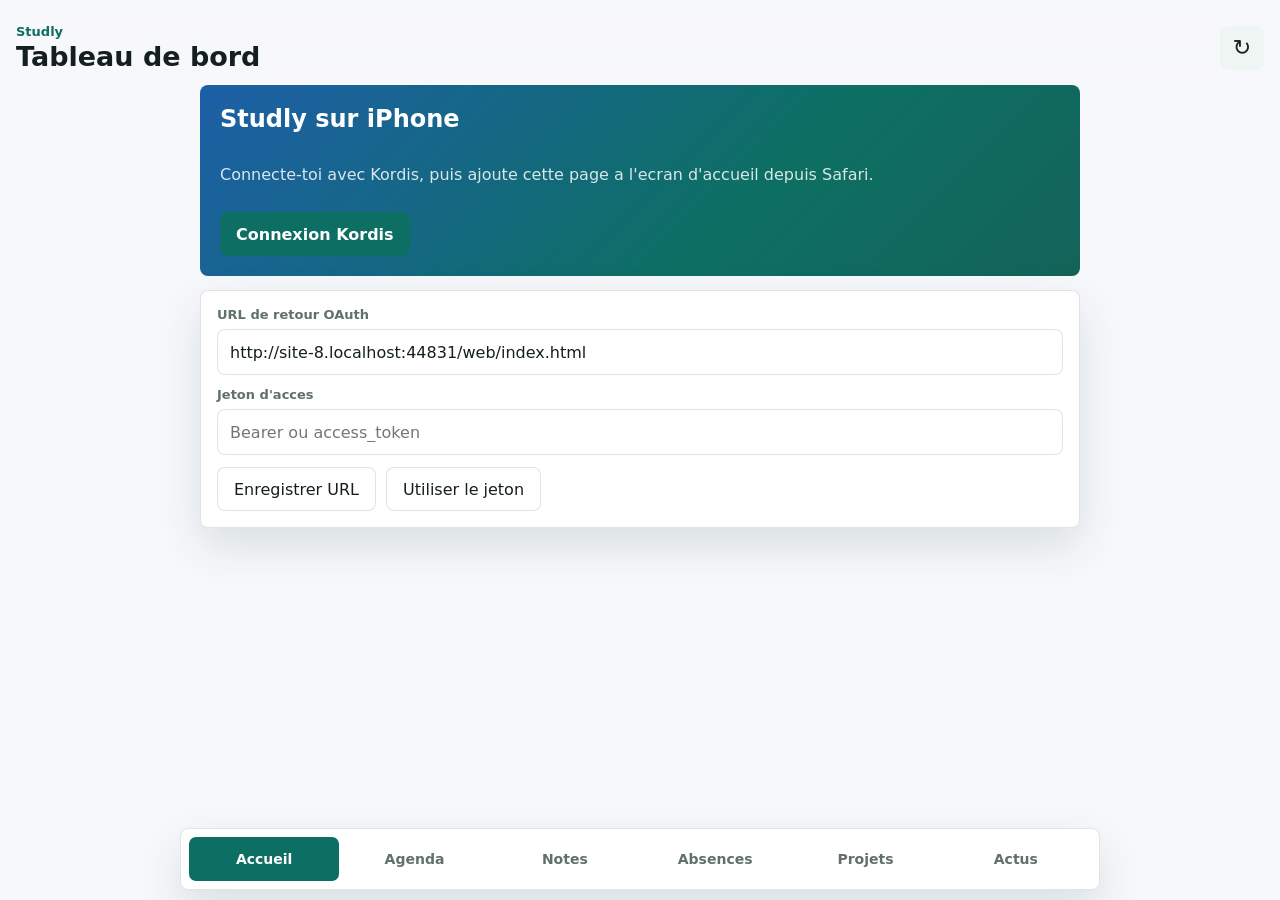
==== web/index.html @ d3d78f03 "feat(pwa): add iOS web app Keep the merged KMP/main code compiling by aligning tests and adapters wi" ====
<!doctype html>
<html lang="fr">
<head>
  <meta charset="utf-8">
  <meta name="viewport" content="width=device-width, initial-scale=1, viewport-fit=cover">
  <meta name="theme-color" content="#0d6f63">
  <meta name="apple-mobile-web-app-capable" content="yes">
  <meta name="apple-mobile-web-app-title" content="Studly">
  <meta name="apple-mobile-web-app-status-bar-style" content="default">
  <title>Studly</title>
  <link rel="manifest" href="app.webmanifest">
  <link rel="apple-touch-icon" href="icons/apple-touch-icon.png">
  <link rel="icon" href="icons/icon-192.png">
  <link rel="stylesheet" href="styles.css">
</head>
<body>
  <div id="app" class="app-shell">
    <header class="topbar">
      <div>
        <p class="eyebrow">Studly</p>
        <h1 id="screen-title">Tableau de bord</h1>
      </div>
      <button id="sync-button" class="icon-button" type="button" aria-label="Synchroniser">
        <span aria-hidden="true">↻</span>
      </button>
    </header>

    <main id="content" class="content" aria-live="polite"></main>

    <nav class="tabbar" aria-label="Navigation principale">
      <button class="tab is-active" type="button" data-route="dashboard">Accueil</button>
      <button class="tab" type="button" data-route="agenda">Agenda</button>
      <button class="tab" type="button" data-route="grades">Notes</button>
      <button class="tab" type="button" data-route="absences">Absences</button>
      <button class="tab" type="button" data-route="projects">Projets</button>
      <button class="tab" type="button" data-route="news">Actus</button>
    </nav>
  </div>
  <script src="app.js" defer></script>
</body>
</html>
---- web/styles.css ----
:root {
  color-scheme: light dark;
  --bg: #f7f8fb;
  --surface: #ffffff;
  --surface-muted: #eef5f3;
  --text: #14201e;
  --muted: #60706c;
  --brand: #0d6f63;
  --brand-strong: #1d5fa7;
  --accent: #f4c56a;
  --danger: #a63737;
  --border: rgba(20, 32, 30, 0.12);
  --shadow: 0 18px 45px rgba(11, 49, 47, 0.12);
  font-family: Inter, ui-sans-serif, system-ui, -apple-system, BlinkMacSystemFont, "Segoe UI", sans-serif;
}

@media (prefers-color-scheme: dark) {
  :root {
    --bg: #0d1215;
    --surface: #161d20;
    --surface-muted: #1b2a2a;
    --text: #edf7f4;
    --muted: #9db2ad;
    --border: rgba(237, 247, 244, 0.12);
    --shadow: none;
  }
}

* {
  box-sizing: border-box;
}

body {
  margin: 0;
  min-height: 100vh;
  background: var(--bg);
  color: var(--text);
}

button,
input {
  font: inherit;
}

.app-shell {
  min-height: 100vh;
  padding: max(16px, env(safe-area-inset-top)) 16px max(88px, env(safe-area-inset-bottom));
}

.topbar {
  position: sticky;
  top: 0;
  z-index: 3;
  display: flex;
  align-items: center;
  justify-content: space-between;
  gap: 16px;
  padding: 8px 0 14px;
  background: color-mix(in srgb, var(--bg) 88%, transparent);
  backdrop-filter: blur(16px);
}

.eyebrow {
  margin: 0 0 3px;
  color: var(--brand);
  font-size: 13px;
  font-weight: 700;
}

h1 {
  margin: 0;
  font-size: 27px;
  line-height: 1.08;
}

h2,
h3,
p {
  margin-top: 0;
}

.content {
  display: grid;
  gap: 14px;
  max-width: 880px;
  margin: 0 auto;
}

.card {
  padding: 16px;
  border: 1px solid var(--border);
  border-radius: 8px;
  background: var(--surface);
  box-shadow: var(--shadow);
}

.hero {
  display: grid;
  gap: 12px;
  padding: 20px;
  border-radius: 8px;
  background: linear-gradient(135deg, #1d5fa7, #0d6f63 62%, #146359);
  color: #ffffff;
}

.hero p,
.hero .muted {
  color: rgba(255, 255, 255, 0.84);
}

.grid {
  display: grid;
  gap: 12px;
}

@media (min-width: 720px) {
  .grid.cols-2 {
    grid-template-columns: repeat(2, minmax(0, 1fr));
  }
}

.metric {
  display: grid;
  gap: 7px;
}

.metric strong {
  font-size: 26px;
}

.list {
  display: grid;
  gap: 10px;
}

.list-item {
  display: grid;
  gap: 4px;
  padding: 13px;
  border: 1px solid var(--border);
  border-radius: 8px;
  background: var(--surface);
}

.muted {
  color: var(--muted);
}

.error {
  color: var(--danger);
}

.actions {
  display: flex;
  flex-wrap: wrap;
  gap: 10px;
}

.button,
.ghost-button,
.icon-button {
  min-height: 44px;
  border: 0;
  border-radius: 8px;
  cursor: pointer;
}

.button {
  padding: 0 16px;
  background: var(--brand);
  color: #ffffff;
  font-weight: 700;
}

.ghost-button {
  padding: 0 16px;
  border: 1px solid var(--border);
  background: var(--surface);
  color: var(--text);
}

.icon-button {
  width: 44px;
  background: var(--surface-muted);
  color: var(--text);
  font-size: 22px;
}

.field {
  display: grid;
  gap: 7px;
}

.field label {
  color: var(--muted);
  font-size: 13px;
  font-weight: 700;
}

.field input {
  width: 100%;
  min-height: 46px;
  padding: 0 12px;
  border: 1px solid var(--border);
  border-radius: 8px;
  background: var(--surface);
  color: var(--text);
}

.tabbar {
  position: fixed;
  right: 12px;
  bottom: max(10px, env(safe-area-inset-bottom));
  left: 12px;
  z-index: 5;
  display: grid;
  grid-template-columns: repeat(6, minmax(0, 1fr));
  max-width: 920px;
  margin: 0 auto;
  padding: 8px;
  border: 1px solid var(--border);
  border-radius: 8px;
  background: color-mix(in srgb, var(--surface) 92%, transparent);
  box-shadow: var(--shadow);
  backdrop-filter: blur(18px);
}

.tab {
  min-width: 0;
  min-height: 44px;
  border: 0;
  border-radius: 7px;
  background: transparent;
  color: var(--muted);
  cursor: pointer;
  font-size: clamp(11px, 2.6vw, 14px);
  font-weight: 700;
}

.tab.is-active {
  background: var(--brand);
  color: #ffffff;
}

.install-hint {
  border-color: color-mix(in srgb, var(--accent) 68%, var(--border));
  background: color-mix(in srgb, var(--accent) 15%, var(--surface));
}
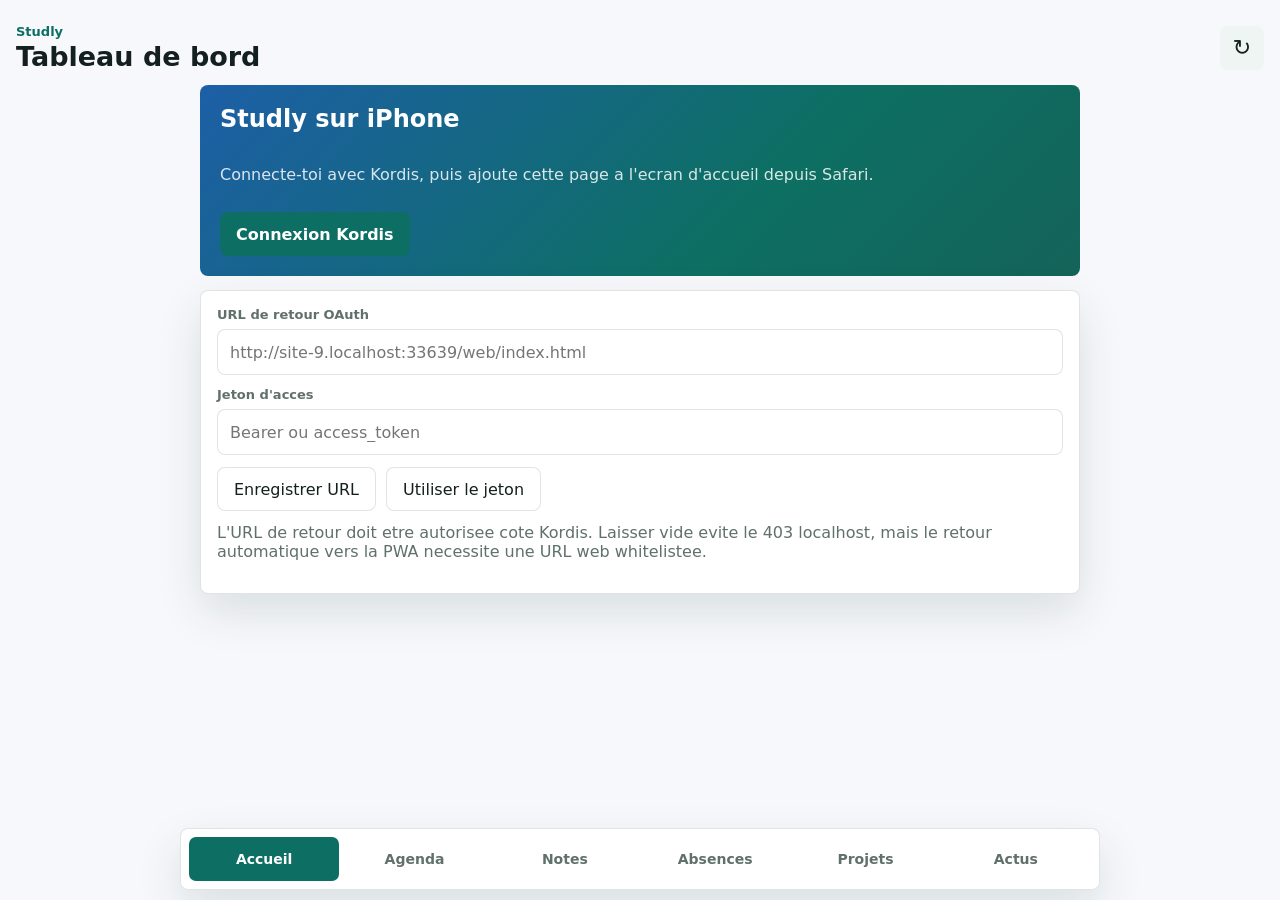
==== commit 926f9bbd: "fix(pwa): add local session reset" ====
--- a/web/index.html
+++ b/web/index.html
@@ -36,6 +36,6 @@
       <button class="tab" type="button" data-route="news">Actus</button>
     </nav>
   </div>
-  <script src="app.js" defer></script>
+  <script src="app.js?v=2" defer></script>
 </body>
 </html>
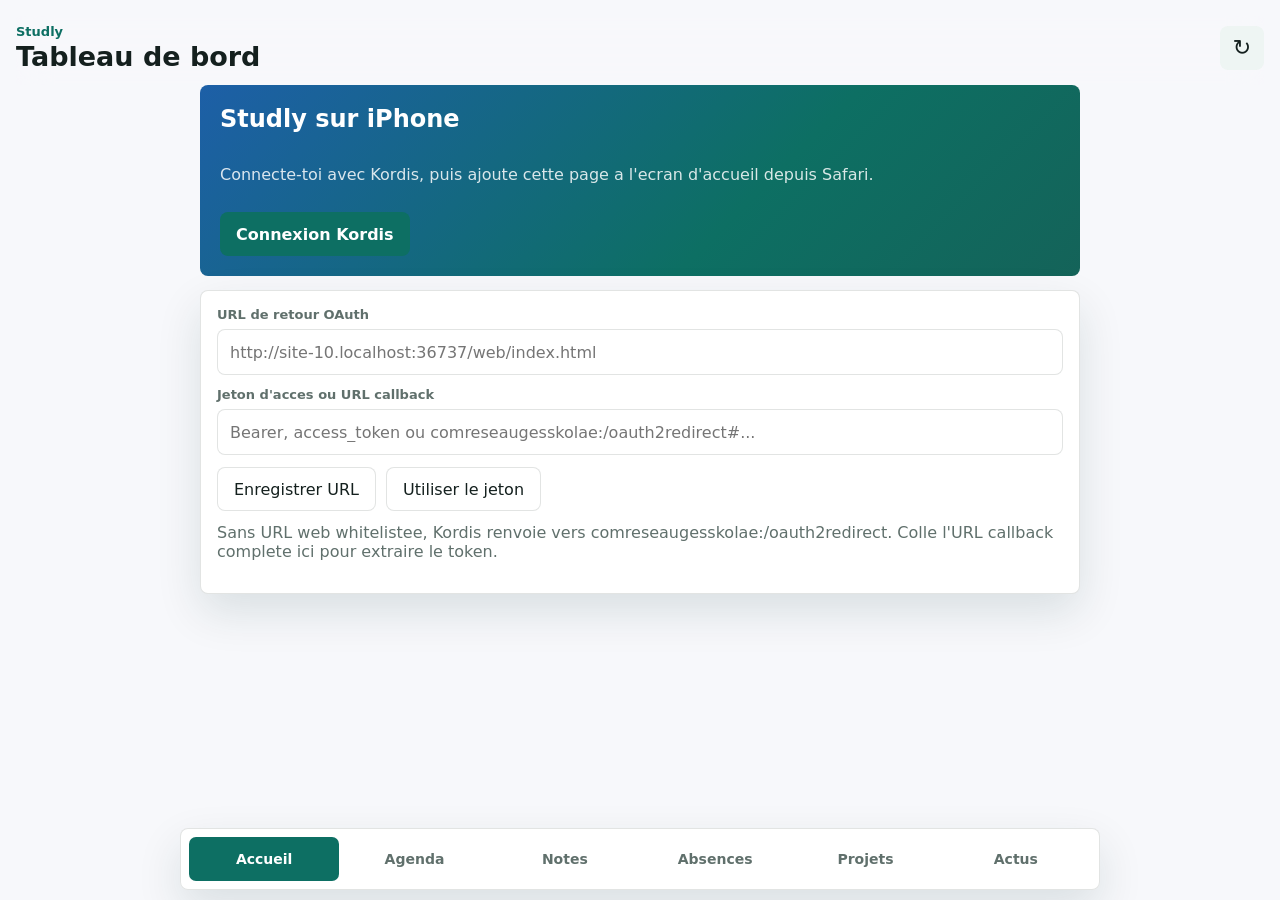
==== commit a2d60f71: "fix(pwa): accept OAuth callback token paste" ====
--- a/web/index.html
+++ b/web/index.html
@@ -36,6 +36,6 @@
       <button class="tab" type="button" data-route="news">Actus</button>
     </nav>
   </div>
-  <script src="app.js?v=2" defer></script>
+  <script src="app.js?v=3" defer></script>
 </body>
 </html>
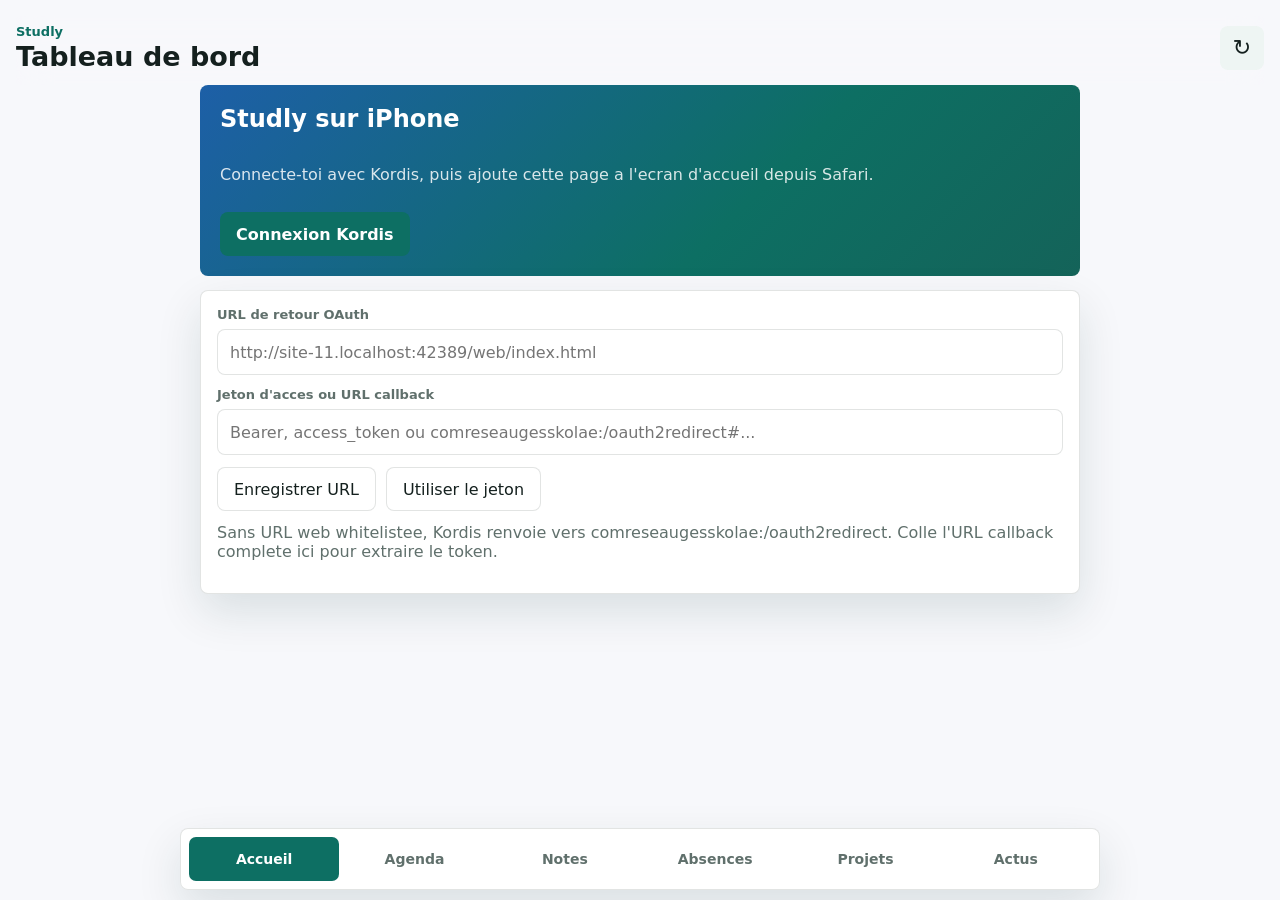
==== commit 19782747: "fix(pwa): ignore auth host redirect" ====
--- a/web/index.html
+++ b/web/index.html
@@ -36,6 +36,6 @@
       <button class="tab" type="button" data-route="news">Actus</button>
     </nav>
   </div>
-  <script src="app.js?v=3" defer></script>
+  <script src="app.js?v=4" defer></script>
 </body>
 </html>
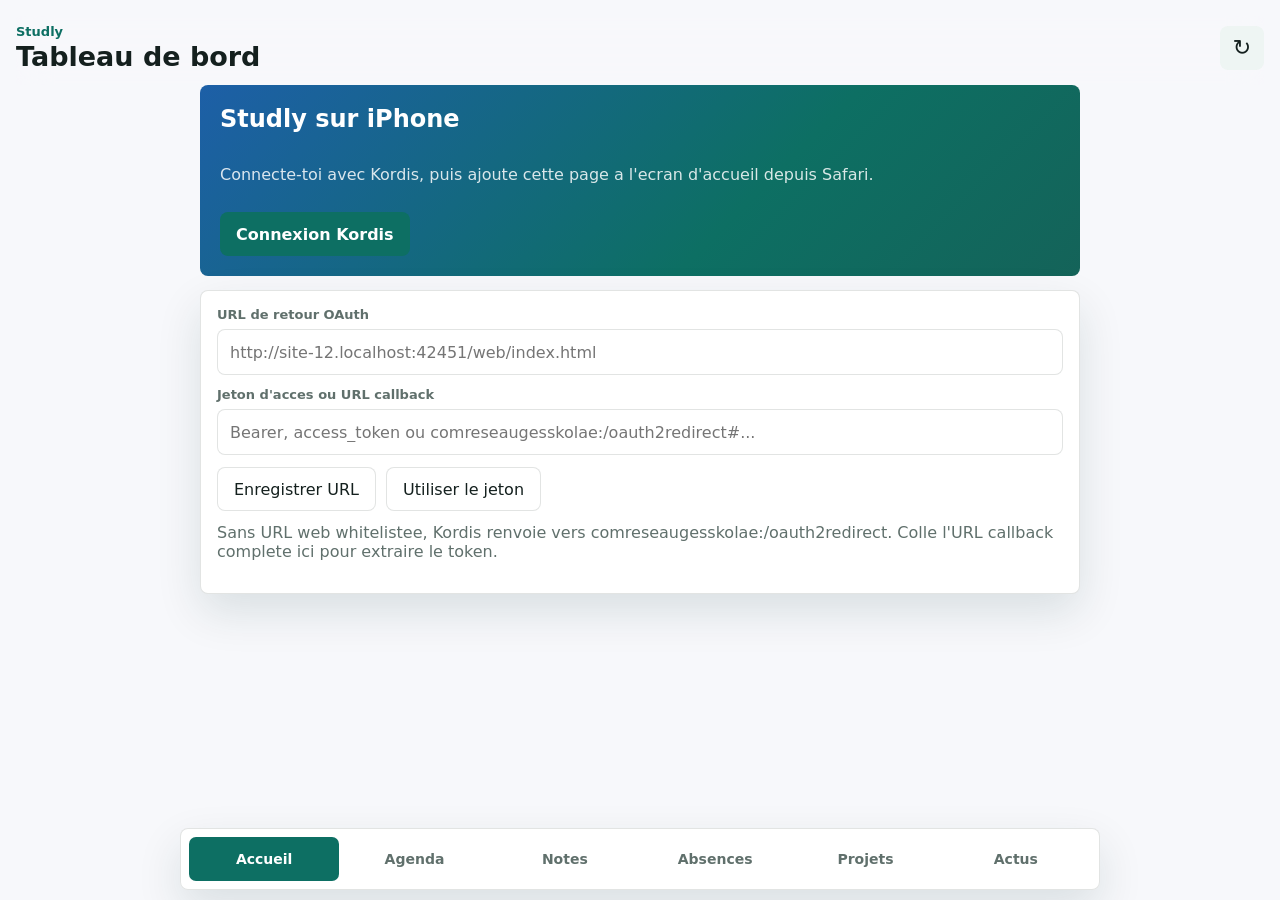
==== commit 79c0fa92: "fix(pwa): use agenda millis window" ====
--- a/web/index.html
+++ b/web/index.html
@@ -36,6 +36,6 @@
       <button class="tab" type="button" data-route="news">Actus</button>
     </nav>
   </div>
-  <script src="app.js?v=4" defer></script>
+  <script src="app.js?v=5" defer></script>
 </body>
 </html>
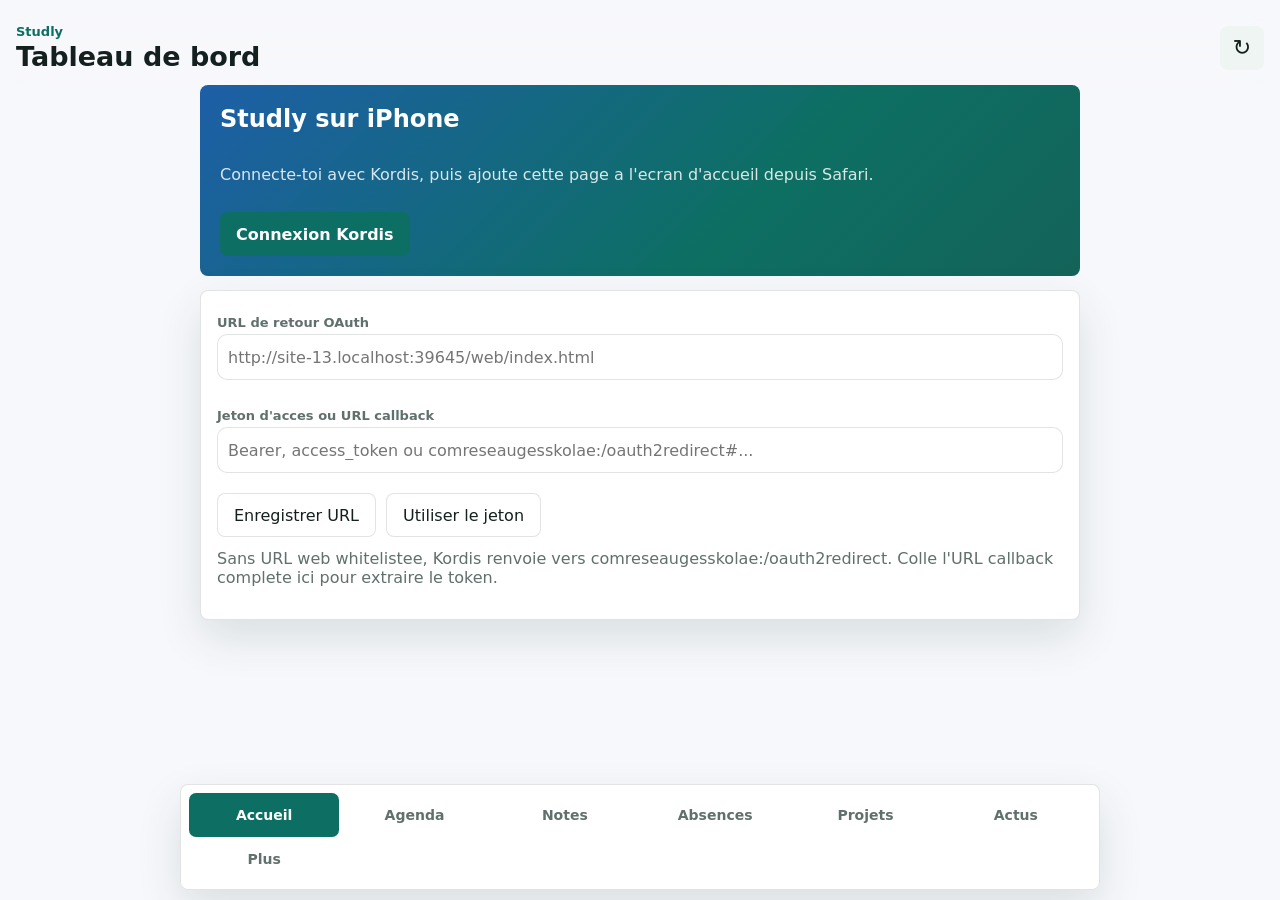
==== commit 4d51d054: "Add parse.js and expanded UI (agenda, docs, grades)" ====
--- a/web/index.html
+++ b/web/index.html
@@ -34,8 +34,9 @@
       <button class="tab" type="button" data-route="absences">Absences</button>
       <button class="tab" type="button" data-route="projects">Projets</button>
       <button class="tab" type="button" data-route="news">Actus</button>
+      <button class="tab" type="button" data-route="more">Plus</button>
     </nav>
   </div>
-  <script src="app.js?v=5" defer></script>
+  <script type="module" src="app.js?v=8"></script>
 </body>
 </html>
--- a/web/styles.css
+++ b/web/styles.css
@@ -246,3 +246,46 @@
   border-color: color-mix(in srgb, var(--accent) 68%, var(--border));
   background: color-mix(in srgb, var(--accent) 15%, var(--surface));
 }
+
+.chip-row{display:flex;flex-wrap:wrap;gap:8px;margin-bottom:12px}
+.chip{border:1px solid var(--border);background:var(--surface);color:var(--muted);border-radius:999px;padding:6px 12px;font-size:13px;cursor:pointer}
+.chip.is-active{background:var(--brand);color:#fff;border-color:var(--brand)}
+
+.list-item.is-clickable{cursor:pointer}
+.list-item.is-clickable:active{opacity:.7}
+.day-head{margin:14px 0 4px;font-size:14px;color:var(--brand);font-weight:700}
+.agenda-nav{display:flex;align-items:center;justify-content:space-between;gap:8px;margin-bottom:10px}
+.icon-btn{border:1px solid var(--border);background:var(--surface);color:var(--text);border-radius:10px;min-width:38px;height:38px;font-size:18px;cursor:pointer}
+.grade-good{color:#2e7d32;font-weight:600}
+.grade-bad{color:#c62828;font-weight:600}
+.kv{display:flex;justify-content:space-between;gap:12px;padding:6px 0;border-bottom:1px solid var(--border)}
+.kv:last-child{border-bottom:0}
+.field{display:flex;flex-direction:column;gap:4px;margin:8px 0}
+.field span{font-size:13px;color:var(--muted)}
+.field input{border:1px solid var(--border);background:var(--surface);color:var(--text);border-radius:10px;padding:10px;font-size:16px}
+.modal-overlay{position:fixed;inset:0;background:rgba(0,0,0,.45);display:flex;align-items:flex-end;justify-content:center;z-index:50;padding:0}
+.modal-card{background:var(--surface);width:100%;max-width:560px;max-height:85vh;overflow:auto;border-radius:18px 18px 0 0;padding:18px;box-shadow:var(--shadow)}
+@media(min-width:600px){.modal-overlay{align-items:center}.modal-card{border-radius:18px}}
+.modal-head{display:flex;align-items:center;justify-content:space-between;gap:12px;margin-bottom:8px}
+.modal-head h2{margin:0;font-size:18px}
+.modal-body a{color:var(--brand-strong)}
+
+.grid-scroll{overflow-x:auto;padding:8px}
+.grid-cols{display:flex;min-width:max-content}
+.gcol{display:flex;flex-direction:column;min-width:104px;flex:1}
+.gcol.gutter{min-width:40px;flex:0 0 40px}
+.ghead{text-align:center;font-size:12px;font-weight:600;padding:4px 0;color:var(--muted)}
+.ghead.is-today{color:var(--brand);font-weight:800}
+.gbody{position:relative;border-left:.5px solid var(--border)}
+.gutter .gbody{border-left:0}
+.ghour{position:absolute;right:4px;font-size:10px;color:var(--muted);transform:translateY(-6px)}
+.gline{position:absolute;left:0;right:0;border-top:.5px solid var(--border);opacity:.5}
+.gevent{position:absolute;border-radius:4px;padding:2px 4px;color:#fff;overflow:hidden;cursor:pointer;box-sizing:border-box;display:flex;flex-direction:column;gap:1px}
+.ge-title{font-size:11px;font-weight:600;line-height:1.1;overflow:hidden;text-overflow:ellipsis;white-space:nowrap}
+.ge-sub{font-size:10px;opacity:.9;overflow:hidden;text-overflow:ellipsis;white-space:nowrap}
+.month-grid{display:grid;grid-template-columns:repeat(7,1fr);gap:4px;text-align:center}
+.mo-head{font-size:12px;font-weight:700;color:var(--muted);padding:4px 0}
+.mo-cell{position:relative;aspect-ratio:1;border:0;background:transparent;color:var(--text);border-radius:50%;cursor:pointer;font-size:14px}
+.mo-cell.is-selected{background:var(--brand);color:#fff}
+.mo-cell.has-event::after{content:"";position:absolute;bottom:5px;left:50%;transform:translateX(-50%);width:4px;height:4px;border-radius:50%;background:var(--brand)}
+.mo-cell.is-selected.has-event::after{background:#fff}
